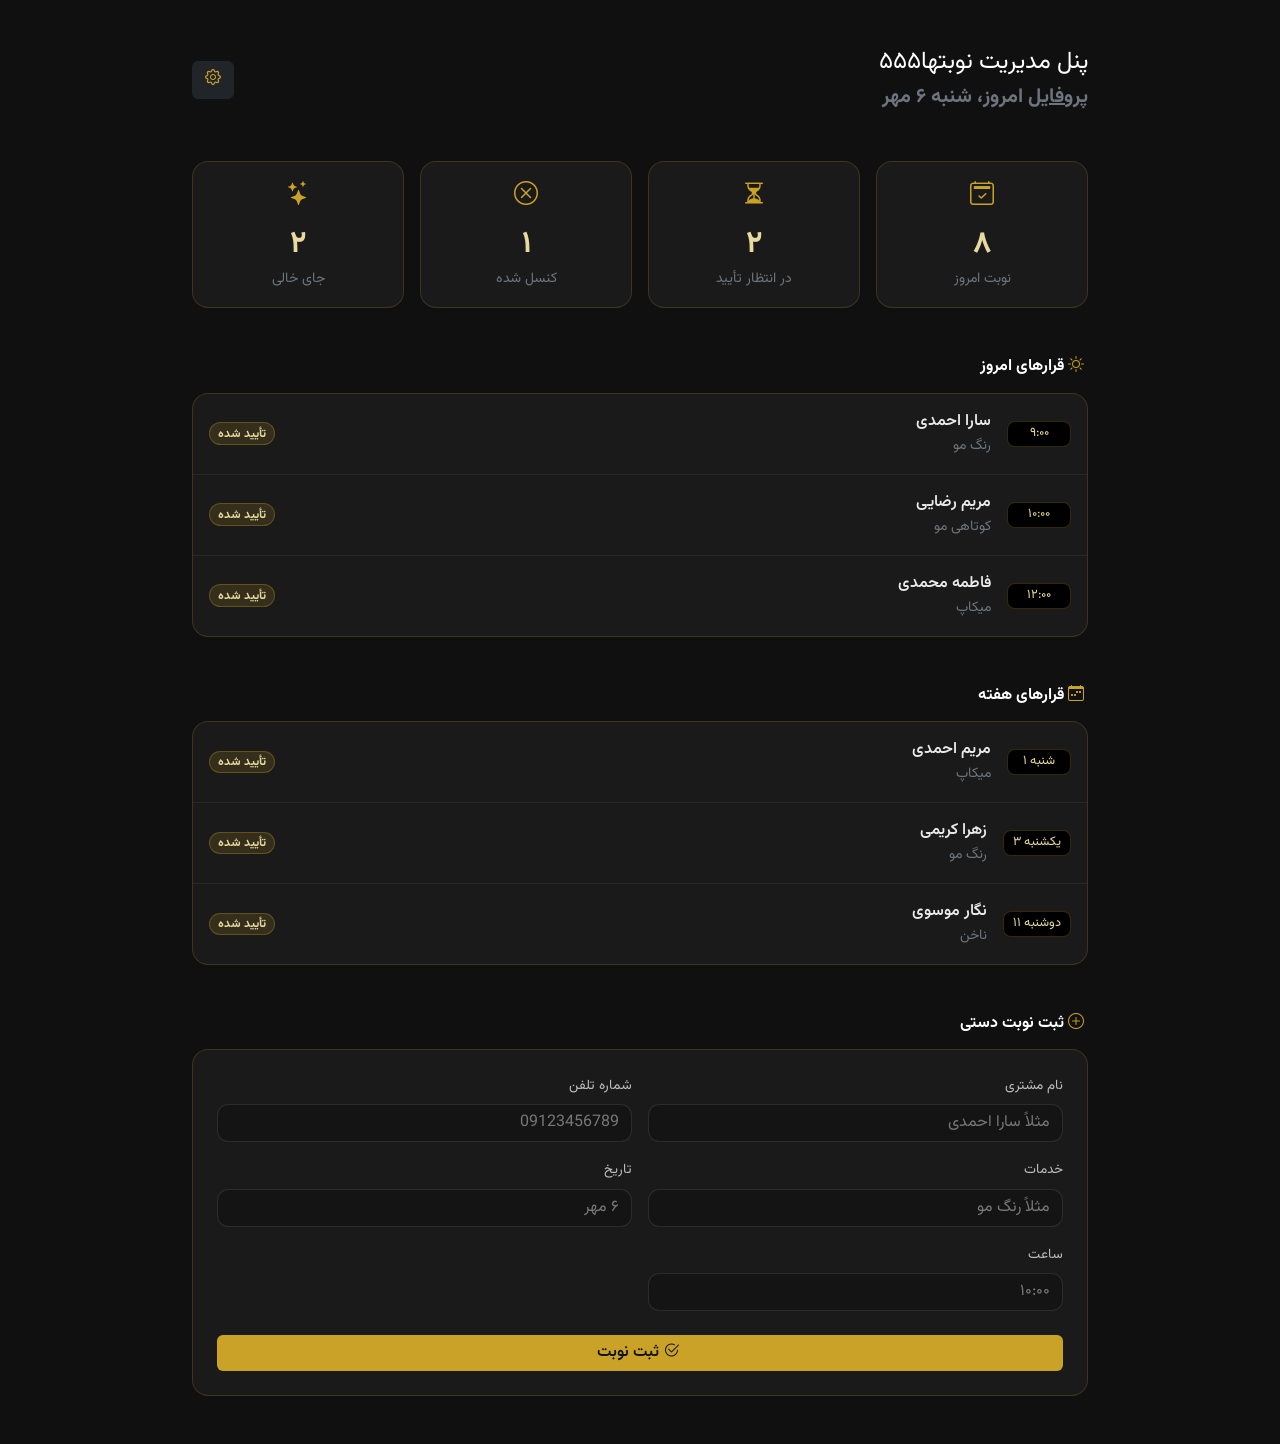
==== index.html @ 6900a641 "v10" ====
<!DOCTYPE html>
<html lang="fa" dir="rtl">
<head>
    <meta charset="UTF-8">
    <meta name="viewport" content="width=device-width, initial-scale=1">
    <title>پنل رزرو نوبت آرایشگاه</title>
    <!-- Favicon (آیکون کوچک در تب مرورگر) -->
    <link rel="icon" type="image/png" href="./assets/icons/icon-app1.png">
    <!-- ============================================
     تنظیمات PWA و موبایل

     ============================================ -->

    <!-- رنگ نوار وضعیت در Android Chrome -->
    <meta name="theme-color" content="#c9a227">

    <!-- توضیح اپ (برای موتورهای جستجو و دیالوگ نصب) -->
    <meta name="description" content="پنل مدیریت نوبت‌های سالن زیبایی">

    <!-- آیکون برای iOS (Safari) -->
    <link rel="apple-touch-icon" href="./assets/icons/icon-app1.png">

    <!-- تنظیمات اپ در iOS (Safari) -->
    <meta name="apple-mobile-web-app-capable" content="yes">
    <meta name="apple-mobile-web-app-status-bar-style" content="black-translucent">
    <meta name="apple-mobile-web-app-title" content="Salon Manager">

    <!-- تنظیمات اپ در Android (Chrome) -->
    <meta name="mobile-web-app-capable" content="yes">

    <!-- جلوگیری از تشخیص شماره تلفن به‌عنوان لینک (برای اپ‌های ایرانی مهم) -->
    <meta name="format-detection" content="telephone=no">

    <!-- ============================================ -->
    <link rel="manifest" href="./manifest.json">
    <link href="./assets/css/bootstrap.min.css" rel="stylesheet">
    <link href="./assets/icons/bootstrap-icons.min.css" rel="stylesheet">
    <link href="./assets/css/style.css" rel="stylesheet">
    <script>
        window.W2A_CONFIG = { accentColor: '#c9a227' };
    </script>
    <script src="assets/js/bridge.js"></script>
</head>
<body>
<div class="container py-4 py-md-5" style="max-width: 920px;">
    <div class="d-flex justify-content-between align-items-center mb-5">
        <div>
            <h1 class="h4 text-white">پنل مدیریت نوبتها۵۵۵</h1>
            <h2 class="h5 fw-bold mb-1 text-secondary "><a class="text-secondary" href="./profile.html">پروفایل</a> امروز، شنبه ۶ مهر</h2>
        </div>
        <div>
            <button type="button" id="installAppBtn" class="btn btn-dark" hidden>
                <i class="bi bi-download gold"></i> نصب برنامه
            </button>
            <a href="./settings.html"
               class="btn btn-dark"
               title="تنظیمات">
                <i class="bi bi-gear gold"></i>
            </a>
        </div>
    </div>

    <!-- ============================================ -->
    <!-- مودال جزئیات مشتری -->
    <!-- ============================================ -->
    <div class="modal fade" id="customerModal" tabindex="-1" aria-hidden="true">
        <div class="modal-dialog modal-dialog-centered">
            <div class="modal-content lux-card">

                <!-- هدر مودال: اسم مشتری + ساعت -->
                <div class="modal-header d-block border-0 pb-2">
                    <div class="d-flex justify-content-between align-items-center gap-3">
                        <h5 class="fw-bold text-white mb-0" id="modalName"></h5>
                        <span class="time-chip py-1" id="modalTime"></span>
                    </div>
                </div>

                <!-- بدنه: خدمات + شماره تماس -->
                <div class="modal-body pt-2">
                    <div class="p-3">
                        <h5 class="mb-1 gold mb-2">
                            خدمات:
                        </h5>
                        <div class="text-white" id="modalService"></div>
                    </div>
                    <hr class="gold">
                    <div class="p-3 ">
                        <h5 class="mb-1 gold mb-2">
                            شماره تماس:
                        </h5>
                        <div class="text-white" id="modalPhone"></div>
                    </div>
                </div>

                <!-- فوتر: دکمه‌ها -->
                <div class="modal-footer border-0 d-flex gap-2">
                    <button type="button" class="btn btn-gold py-2 flex-fill">
                        <i class="bi bi-check2-circle me-1"></i> تأیید نوبت
                    </button>
                    <button type="button" class="btn btn-danger py-2 flex-fill" data-bs-dismiss="modal">
                        <i class="bi bi-x-circle me-1"></i> لغو نوبت
                    </button>
                </div>

            </div>
        </div>
    </div>
    <!-- کارت‌های آماری -->
    <div class="row g-3 mb-5">
        <div class="col-6 col-md-3">
            <div class="lux-card text-center p-3 h-100">
                <i class="bi bi-calendar2-check gold fs-4"></i>
                <div class="stat-num mt-2">۸</div>
                <small class="text-secondary">نوبت امروز</small>
            </div>
        </div>
        <div class="col-6 col-md-3">
            <div class="lux-card text-center p-3 h-100">
                <i class="bi bi-hourglass-split gold fs-4"></i>
                <div class="stat-num mt-2">۲</div>
                <small class="text-secondary">در انتظار تأیید</small>
            </div>
        </div>
        <div class="col-6 col-md-3">
            <div class="lux-card text-center p-3 h-100">
                <i class="bi bi-x-circle gold fs-4"></i>
                <div class="stat-num mt-2">۱</div>
                <small class="text-secondary">کنسل شده</small>
            </div>
        </div>
        <div class="col-6 col-md-3">
            <div class="lux-card text-center p-3 h-100">
                <i class="bi bi-stars gold fs-4"></i>
                <div class="stat-num mt-2">۲</div>
                <small class="text-secondary">جای خالی</small>
            </div>
        </div>
    </div>

    <!-- قرارهای امروز -->
    <h6 class="fw-bold text-white mb-3">
        <i class="bi bi-sun gold me-1"></i> قرارهای امروز
    </h6>
    <div class="lux-card overflow-hidden mb-5">
        <!-- قرارهای امروز -->
        <ul class="list-group list-group-flush list-lux p-0">
            <li class="list-group-item d-flex align-items-center gap-3 py-3"
                role="button" data-bs-toggle="modal" data-bs-target="#customerModal"
                data-name="سارا احمدی" data-time="۹:۰۰" data-service="رنگ مو" data-phone="۰۹۱۲۱۲۳۴۵۶۷">
                <span class="time-chip">۹:۰۰</span>
                <div class="flex-grow-1">
                    <div class="fw-semibold">سارا احمدی</div>
                    <small class="text-secondary">رنگ مو</small>
                </div>
                <span class="badge badge-lux rounded-pill">تأیید شده</span>
            </li>

            <li class="list-group-item d-flex align-items-center gap-3 py-3"
                role="button" data-bs-toggle="modal" data-bs-target="#customerModal"
                data-name="مریم رضایی" data-time="۱۰:۰۰" data-service="کوتاهی مو" data-phone="۰۹۱۳۲۲۲۳۳۳۳">
                <span class="time-chip">۱۰:۰۰</span>
                <div class="flex-grow-1">
                    <div class="fw-semibold">مریم رضایی</div>
                    <small class="text-secondary">کوتاهی مو</small>
                </div>
                <span class="badge badge-lux rounded-pill">تأیید شده</span>
            </li>

            <li class="list-group-item d-flex align-items-center gap-3 py-3"
                role="button" data-bs-toggle="modal" data-bs-target="#customerModal"
                data-name="فاطمه محمدی" data-time="۱۲:۰۰" data-service="میکاپ" data-phone="۰۹۱۴۵۵۵۶۶۶۶">
                <span class="time-chip">۱۲:۰۰</span>
                <div class="flex-grow-1">
                    <div class="fw-semibold">فاطمه محمدی</div>
                    <small class="text-secondary">میکاپ</small>
                </div>
                <span class="badge badge-lux rounded-pill">تأیید شده</span>
            </li>
        </ul>
    </div>

    <!-- قرارهای هفته -->
    <h6 class="fw-bold text-white mb-3">
        <i class="bi bi-calendar-week gold me-1"></i> قرارهای هفته
    </h6>
    <div class="lux-card overflow-hidden mb-5">
        <!-- قرارهای هفته -->
        <ul class="list-group list-group-flush list-lux p-0">
            <li class="list-group-item d-flex align-items-center gap-3 py-3"
                role="button" data-bs-toggle="modal" data-bs-target="#customerModal"
                data-name="مریم احمدی" data-time="شنبه ۱" data-service="میکاپ" data-phone="۰۹۱۵۱۱۱۲۲۲۲">
                <span class="time-chip">شنبه ۱</span>
                <div class="flex-grow-1">
                    <div class="fw-semibold">مریم احمدی</div>
                    <small class="text-secondary">میکاپ</small>
                </div>
                <span class="badge badge-lux rounded-pill">تأیید شده</span>
            </li>

            <li class="list-group-item d-flex align-items-center gap-3 py-3"
                role="button" data-bs-toggle="modal" data-bs-target="#customerModal"
                data-name="زهرا کریمی" data-time="یکشنبه ۳" data-service="رنگ مو" data-phone="۰۹۱۶۳۳۳۴۴۴۴">
                <span class="time-chip">یکشنبه ۳</span>
                <div class="flex-grow-1">
                    <div class="fw-semibold">زهرا کریمی</div>
                    <small class="text-secondary">رنگ مو</small>
                </div>
                <span class="badge badge-lux rounded-pill">تأیید شده</span>
            </li>

            <li class="list-group-item d-flex align-items-center gap-3 py-3"
                role="button" data-bs-toggle="modal" data-bs-target="#customerModal"
                data-name="نگار موسوی" data-time="دوشنبه ۱۱" data-service="ناخن" data-phone="۰۹۱۷۷۷۷۸۸۸۸">
                <span class="time-chip">دوشنبه ۱۱</span>
                <div class="flex-grow-1">
                    <div class="fw-semibold">نگار موسوی</div>
                    <small class="text-secondary">ناخن</small>
                </div>
                <span class="badge badge-lux rounded-pill">تأیید شده</span>
            </li>
        </ul>
    </div>
    <h6 class="fw-bold text-white mb-3">
        <i class="bi bi-plus-circle gold me-1"></i> ثبت نوبت دستی
    </h6>
    <div class="lux-card p-4">
        <form>
            <div class="row g-3">
                <div class="col-12 col-md-6">
                    <label class="form-label">نام مشتری</label>
                    <input type="text" class="form-control" placeholder="مثلاً سارا احمدی">
                </div>
                <div class="col-12 col-md-6">
                    <label class="form-label">شماره تلفن</label>
                    <input type="text" class="form-control" placeholder="09123456789">
                </div>
                <div class="col-12 col-md-6">
                    <label class="form-label">خدمات</label>
                    <input type="text" class="form-control" placeholder="مثلاً رنگ مو">
                </div>
                <div class="col-6 col-md-6">
                    <label class="form-label">تاریخ</label>
                    <input type="text" class="form-control" placeholder="۶ مهر">
                </div>
                <div class="col-6 col-md-6">
                    <label class="form-label">ساعت</label>
                    <input type="text" class="form-control" placeholder="۱۰:۰۰">
                </div>
                <div class="col-12 mt-4">
                    <button type="submit" class="btn btn-gold w-100">
                        <i class="bi bi-check2-circle me-1"></i> ثبت نوبت
                    </button>
                </div>
            </div>
        </form>
    </div>
</div>

<script src="./assets/js/bootstrap.bundle.min.js"></script>

<script>
    /* ============================================
       1. مدیریت مودال مشتری (مستقل از Capacitor)
       ============================================ */
    const customerModal = document.getElementById('customerModal');
    if (customerModal) {
        customerModal.addEventListener('show.bs.modal', (event) => {
            const trigger = event.relatedTarget;
            if (!trigger) return;
            document.getElementById('modalName').textContent    = trigger.dataset.name;
            document.getElementById('modalTime').textContent    = trigger.dataset.time;
            document.getElementById('modalService').textContent = trigger.dataset.service;
            document.getElementById('modalPhone').textContent   = trigger.dataset.phone;
        });
    }

    /* ============================================
       2. مدیریت نصب PWA (فقط برای مرورگر)
       ============================================ */
    let deferredInstallPrompt = null;
    const installButton = document.getElementById("installAppBtn");

    if (installButton) {
        window.addEventListener("beforeinstallprompt", (event) => {
            event.preventDefault();
            deferredInstallPrompt = event;
            installButton.hidden = false;
        });

        installButton.addEventListener("click", async () => {
            if (!deferredInstallPrompt) return;
            deferredInstallPrompt.prompt();
            await deferredInstallPrompt.userChoice;
            deferredInstallPrompt = null;
            installButton.hidden = true;
        });

        window.addEventListener("appinstalled", () => {
            installButton.hidden = true;
            deferredInstallPrompt = null;
        });
    }

</script>
</body>
</html>
---- assets/css/style.css ----
@font-face {
    font-family: "Vazirmatn";
    src: url("../fonts/webfonts/Vazirmatn-Regular.woff2") format("woff2");
    font-weight: 400;
    font-display: swap;
}
@font-face {
    font-family: "Vazirmatn";
    src: url("../fonts/webfonts/Vazirmatn-SemiBold.woff2") format("woff2");
    font-weight: 600;
    font-display: swap;
}

@font-face {
    font-family: "Vazirmatn";
    src: url("../fonts/webfonts/Vazirmatn-Bold.woff2") format("woff2");
    font-weight: 700;
    font-display: swap;
}

@font-face {
    font-family: "Vazirmatn";
    src: url("../fonts/webfonts/Vazirmatn-ExtraBold.woff2") format("woff2");
    font-weight: 800;
    font-display: swap;
}

* {
    font-family: "Vazirmatn", sans-serif;

}

/* ===== پایه ===== */
body{
    font-family:'Vazirmatn',sans-serif;
    /*background:#111;*/
    background: #101011;
    color:#eaeaea;
    min-height:100vh;
}

/* ===== کارت‌ها ===== */
.lux-card{
    background:#1a1a1a;
    border:1px solid rgba(201,162,39,.2);
    border-radius:1rem;
}

/* ===== رنگ‌ها ===== */
.gold{color:#c9a227}

/* ===== فرم‌ها ===== */
.form-control,
.form-select{
    background:#141414;
    border:1px solid rgba(255,255,255,.1);
    color:#eee;
    border-radius:.7rem;
}
.form-control::placeholder{color:#777}
.form-control:focus,
.form-select:focus{
    background:#141414;
    color:#fff;
    border-color:#c9a227;
    box-shadow:none;
}
.form-label{color:#bdbdbd;font-size:.85rem}

/* ===== دکمه‌ها ===== */
.btn-gold{
    background:#c9a227;
    color:#111;
    font-weight:600;
    border:0;
}
.btn-gold:hover{
    background:#e8d9a0;
    color:#000;
}

/* ===== عناصر خاص index ===== */
.stat-num{
    font-weight:700;
    font-size:1.9rem;
    color:#e8d9a0;
}
.list-lux .list-group-item{
    background:transparent;
    border-color:rgba(255,255,255,.06);
    color:#eaeaea;
}
.badge-lux{
    background:rgba(201,162,39,.15);
    color:#e8d9a0;
    border:1px solid rgba(201,162,39,.3);
}
.time-chip{
    background:#000;
    border:1px solid rgba(201,162,39,.25);
    color:#e8d9a0;
    border-radius:.5rem;
    padding:.15rem .55rem;
    font-size:.8rem;
    min-width:64px;
    display:inline-block;
    text-align:center;
}

/* ===== عناصر خاص تنظیمات ===== */
.day-name{
    color:#e8d9a0;
    font-weight:600;
}
.form-switch .form-check-input{
    background-color:#333;
    border-color:rgba(255,255,255,.2);
    cursor:pointer;
}
.form-switch .form-check-input:checked{
    background-color:#c9a227;
    border-color:#c9a227;
}
.form-switch .form-check-input:focus{box-shadow:none}



/* دکمه‌های انتخاب خدمات (خطی -> پر) */
.btn-outline-gold {
    background: transparent;
    border: 1px solid rgba(201,162,39,.5);
    color: #e8d9a0;
    border-radius: .7rem;
    transition: all .2s ease-in-out;
}

.btn-outline-gold:hover {
    background: rgba(201,162,39,.1);
    border-color: #c9a227;
    color: #fff;
}

/* وقتی تیک می‌خوره (با کلاس btn-check بوت‌استرپ) */
.btn-check:checked + .btn-outline-gold {
    background: #c9a227 !important;
    border-color: #c9a227 !important;
    color: #111 !important; /* متن مشکی میشه که روی طلایی خوب دیده بشه */
}

.btn-check:checked + .btn-outline-gold small {
    color: #111 !important; /* زمان هم مشکی بشه */
}

/* برای اینکه وقتی انتخاب شده، هاور هم درست کار کنه */
/*.btn-check:checked + .btn-outline-gold:hover {*/
/*    background: #e8d9a0 !important;*/
/*    border-color: #e8d9a0 !important;*/
/*}*/
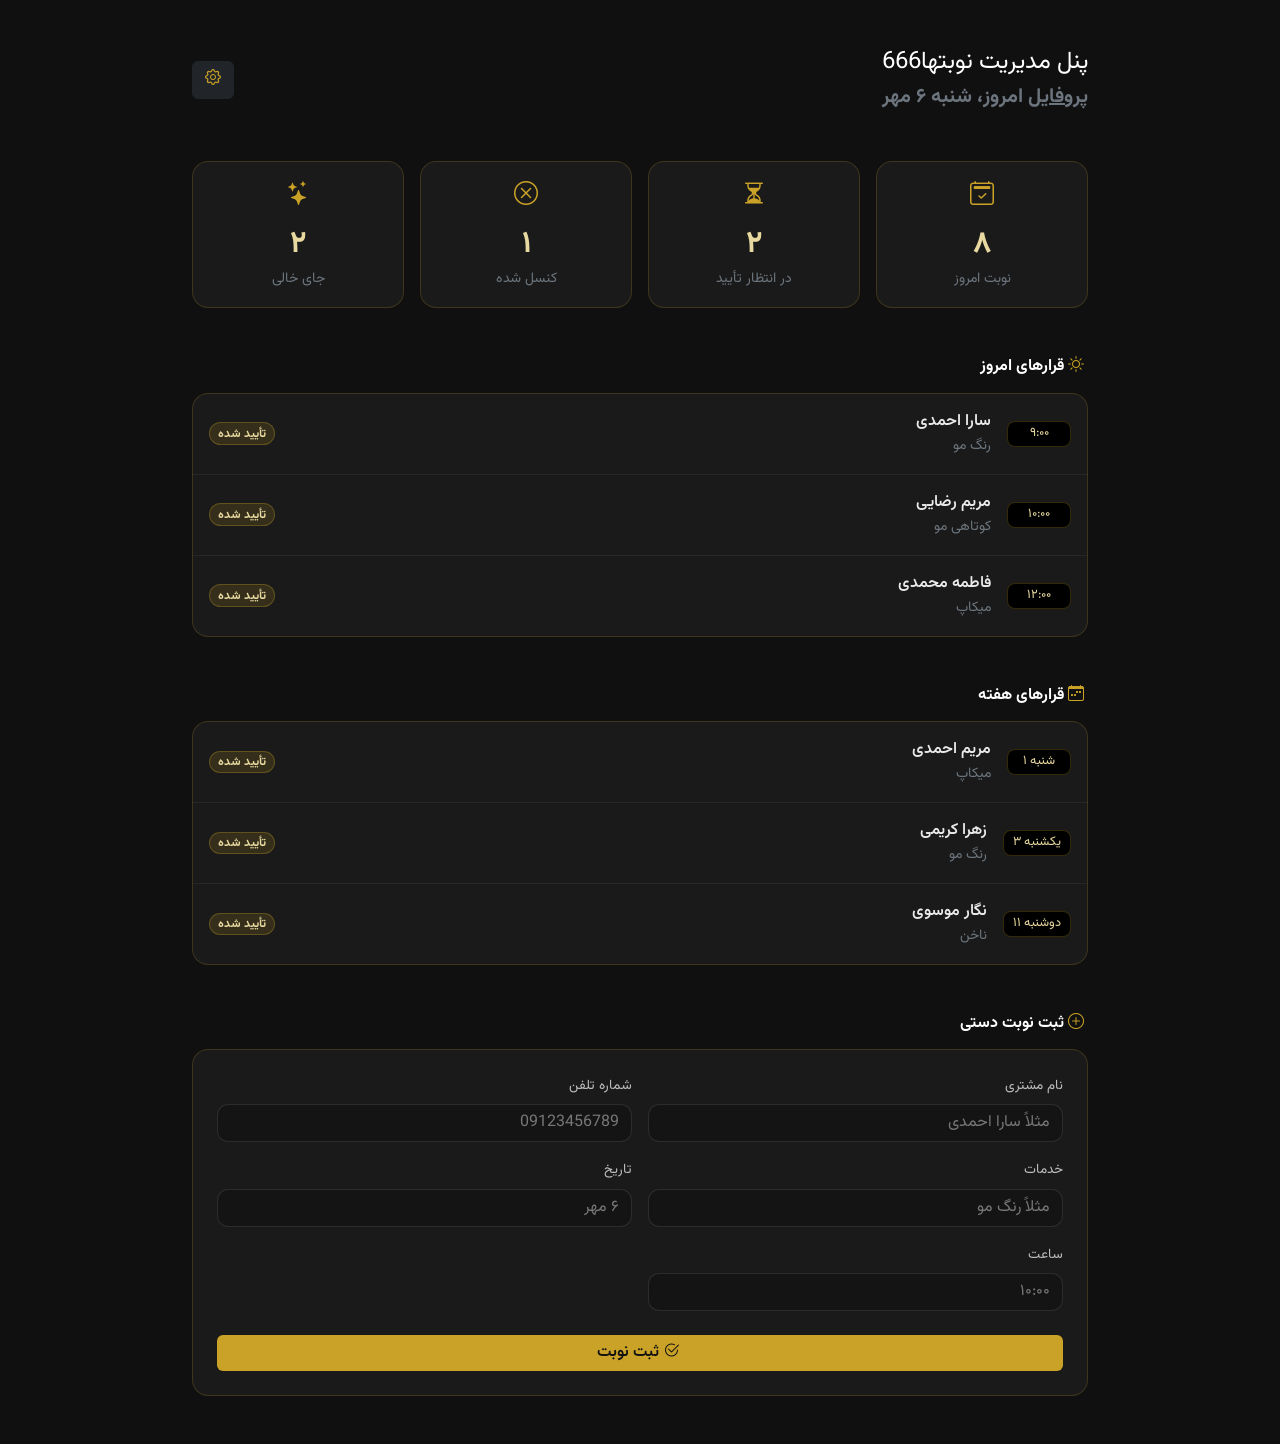
==== commit 1f1b83ad: "Update index.html" ====
--- a/index.html
+++ b/index.html
@@ -45,7 +45,7 @@
 <div class="container py-4 py-md-5" style="max-width: 920px;">
     <div class="d-flex justify-content-between align-items-center mb-5">
         <div>
-            <h1 class="h4 text-white">پنل مدیریت نوبتها۵۵۵</h1>
+            <h1 class="h4 text-white">پنل مدیریت نوبتها666</h1>
             <h2 class="h5 fw-bold mb-1 text-secondary "><a class="text-secondary" href="./profile.html">پروفایل</a> امروز، شنبه ۶ مهر</h2>
         </div>
         <div>
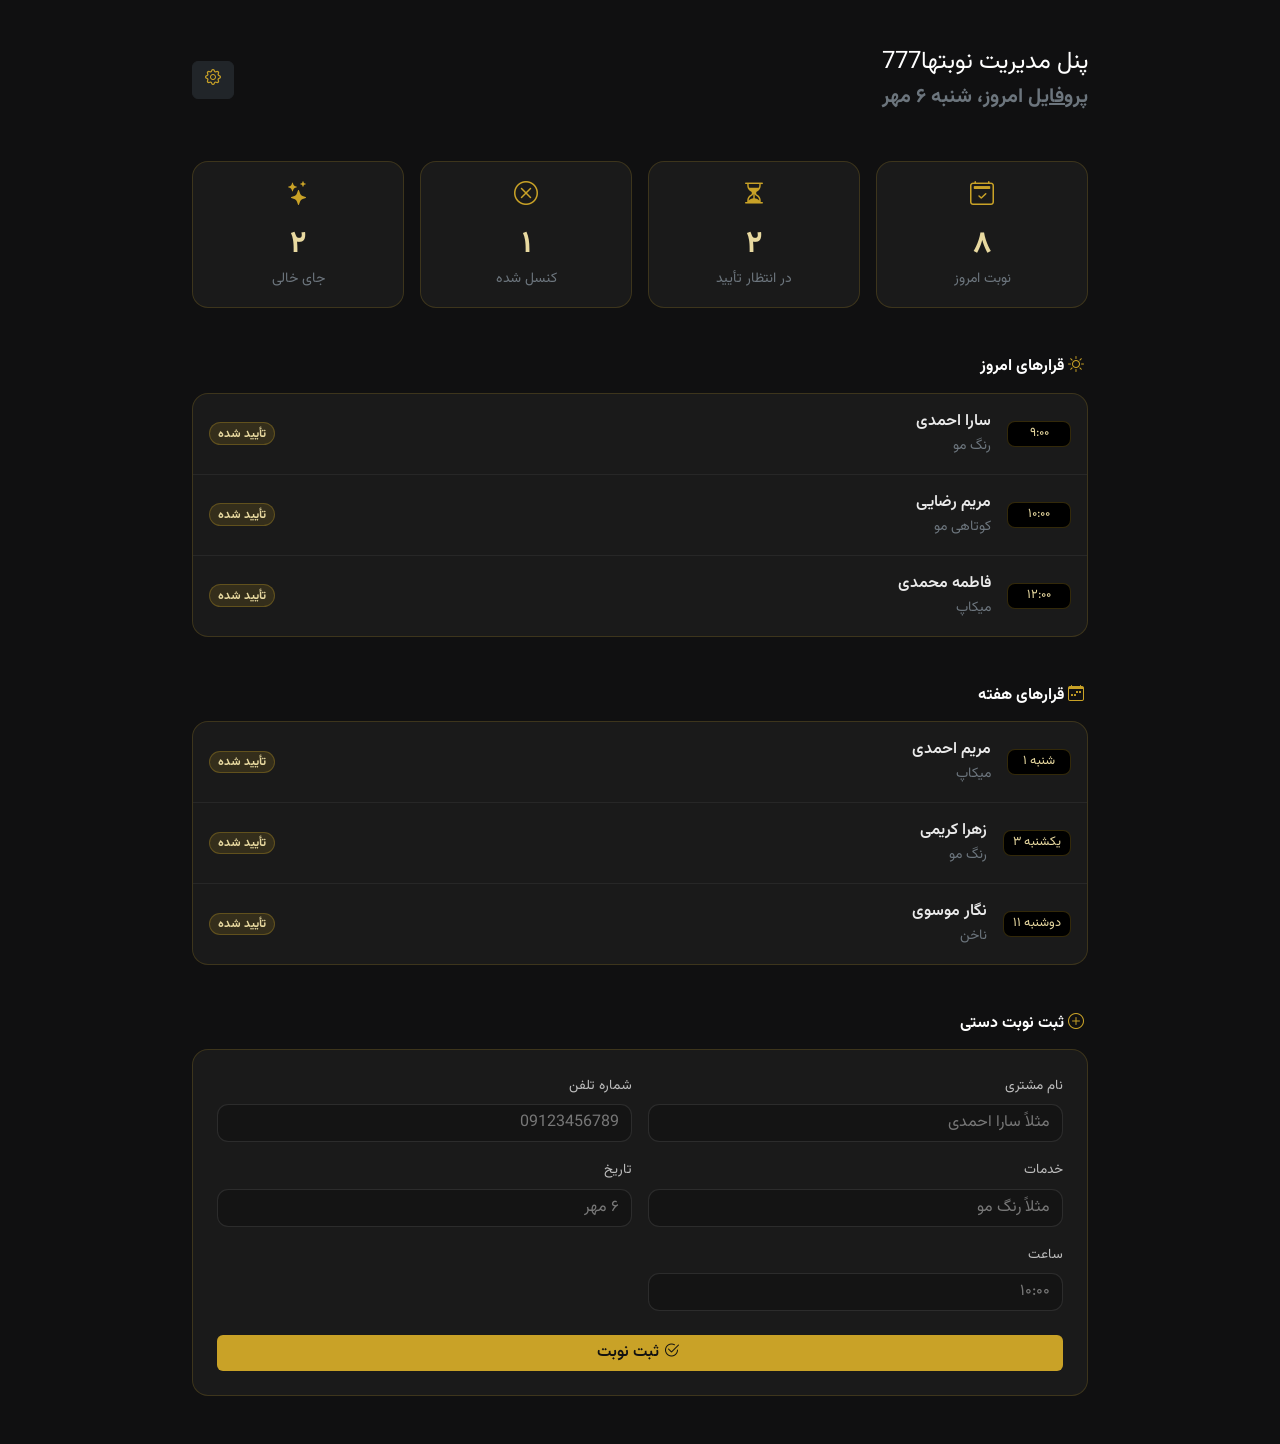
==== commit 27eb8dc0: "t1" ====
--- a/index.html
+++ b/index.html
@@ -45,7 +45,7 @@
 <div class="container py-4 py-md-5" style="max-width: 920px;">
     <div class="d-flex justify-content-between align-items-center mb-5">
         <div>
-            <h1 class="h4 text-white">پنل مدیریت نوبتها666</h1>
+            <h1 class="h4 text-white">پنل مدیریت نوبتها777</h1>
             <h2 class="h5 fw-bold mb-1 text-secondary "><a class="text-secondary" href="./profile.html">پروفایل</a> امروز، شنبه ۶ مهر</h2>
         </div>
         <div>
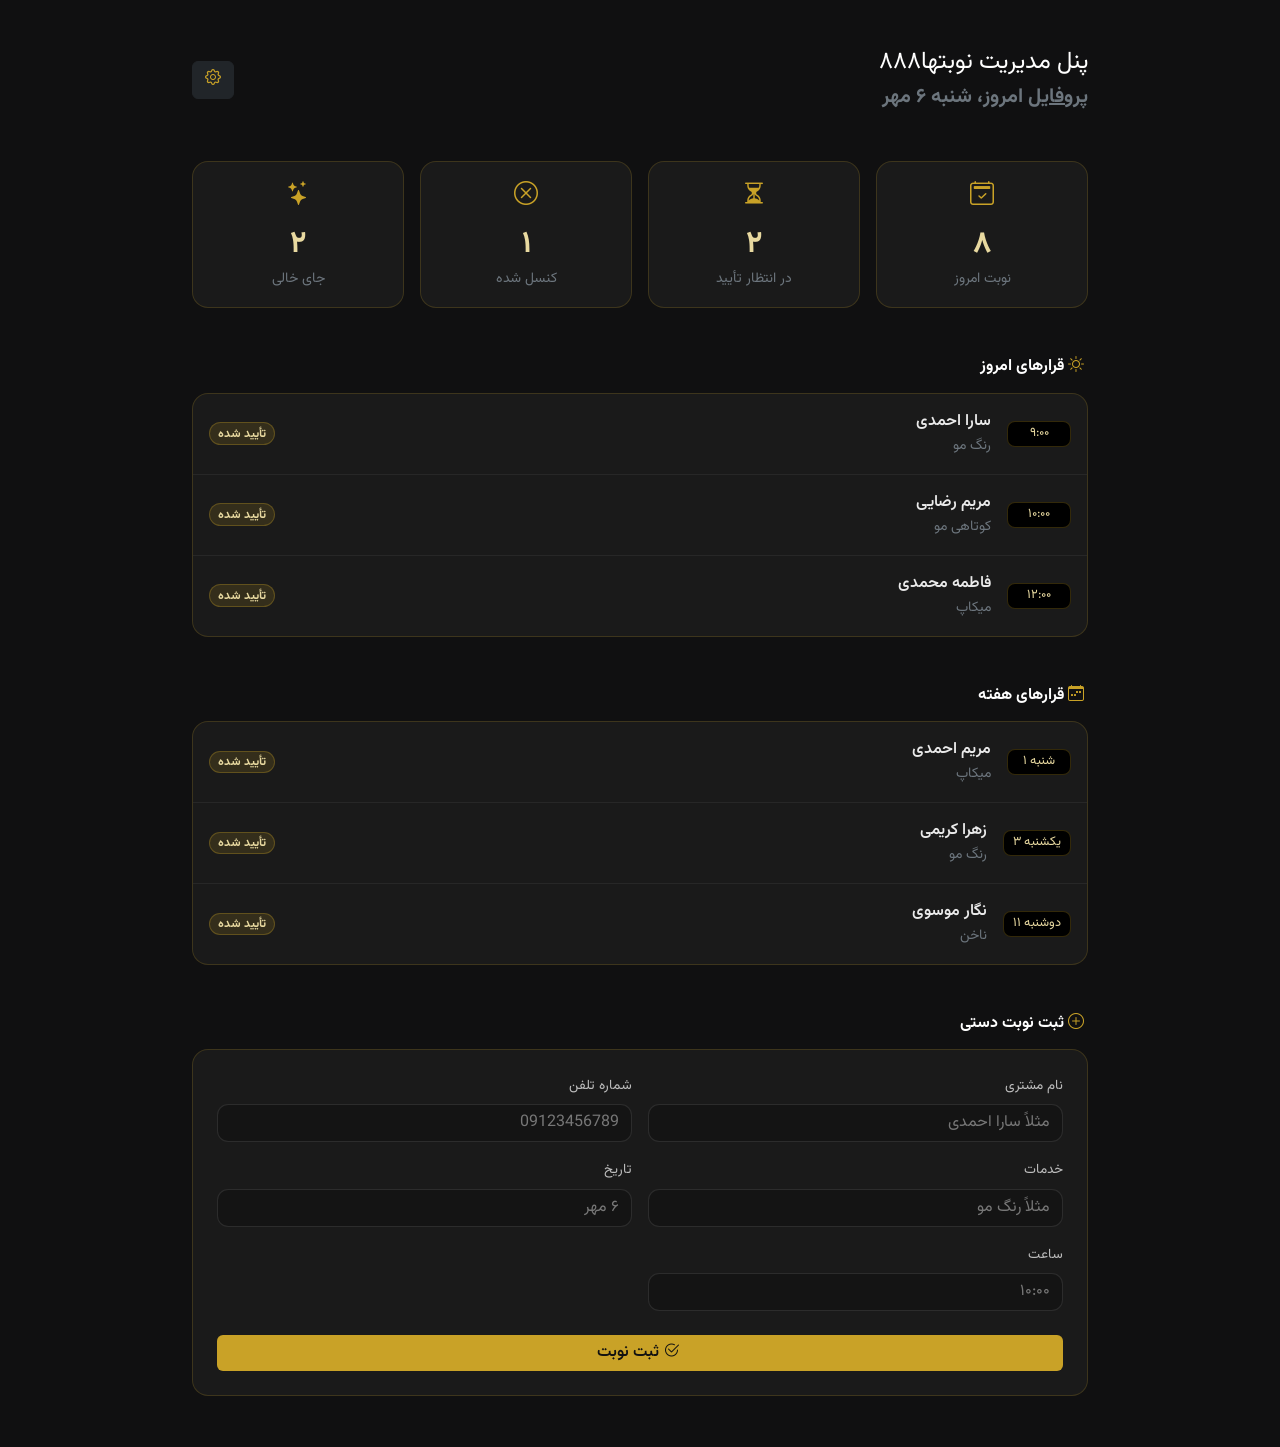
==== commit bb4a25a2: "v11" ====
--- a/index.html
+++ b/index.html
@@ -45,7 +45,7 @@
 <div class="container py-4 py-md-5" style="max-width: 920px;">
     <div class="d-flex justify-content-between align-items-center mb-5">
         <div>
-            <h1 class="h4 text-white">پنل مدیریت نوبتها777</h1>
+            <h1 class="h4 text-white">پنل مدیریت نوبتها۸۸۸</h1>
             <h2 class="h5 fw-bold mb-1 text-secondary "><a class="text-secondary" href="./profile.html">پروفایل</a> امروز، شنبه ۶ مهر</h2>
         </div>
         <div>
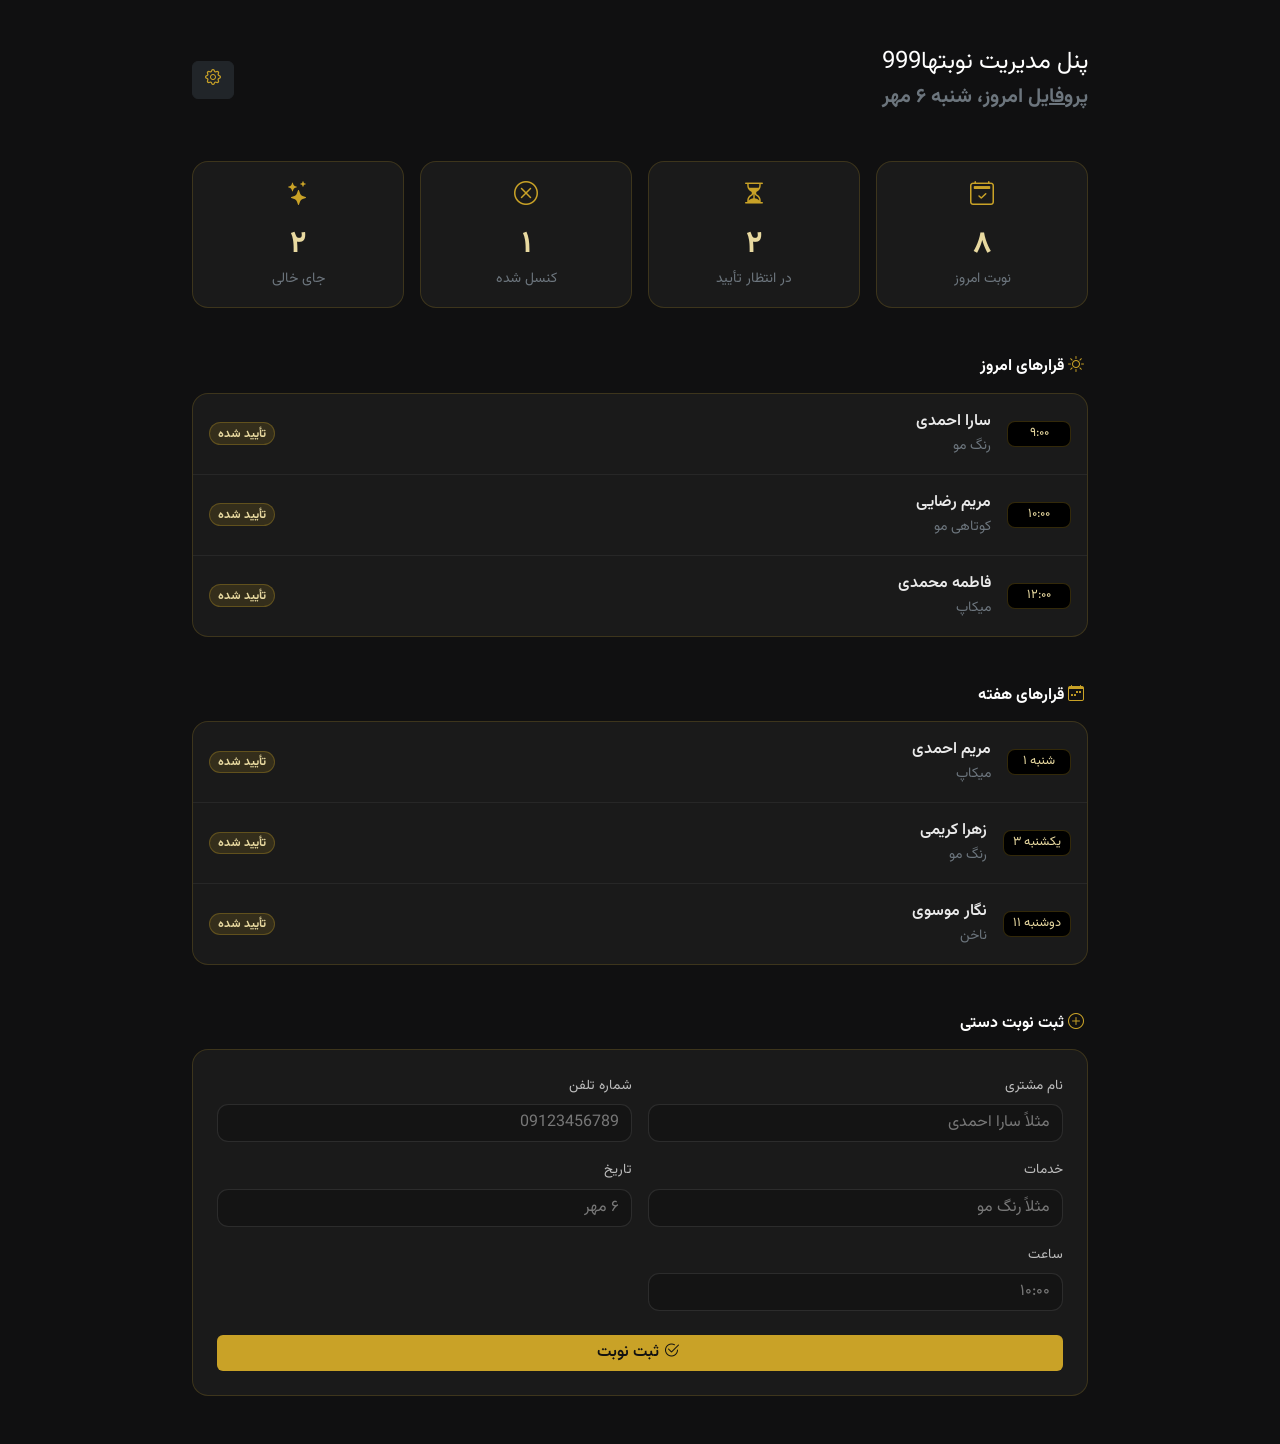
==== commit e915fc38: "t2" ====
--- a/index.html
+++ b/index.html
@@ -45,7 +45,7 @@
 <div class="container py-4 py-md-5" style="max-width: 920px;">
     <div class="d-flex justify-content-between align-items-center mb-5">
         <div>
-            <h1 class="h4 text-white">پنل مدیریت نوبتها۸۸۸</h1>
+            <h1 class="h4 text-white">پنل مدیریت نوبتها999</h1>
             <h2 class="h5 fw-bold mb-1 text-secondary "><a class="text-secondary" href="./profile.html">پروفایل</a> امروز، شنبه ۶ مهر</h2>
         </div>
         <div>
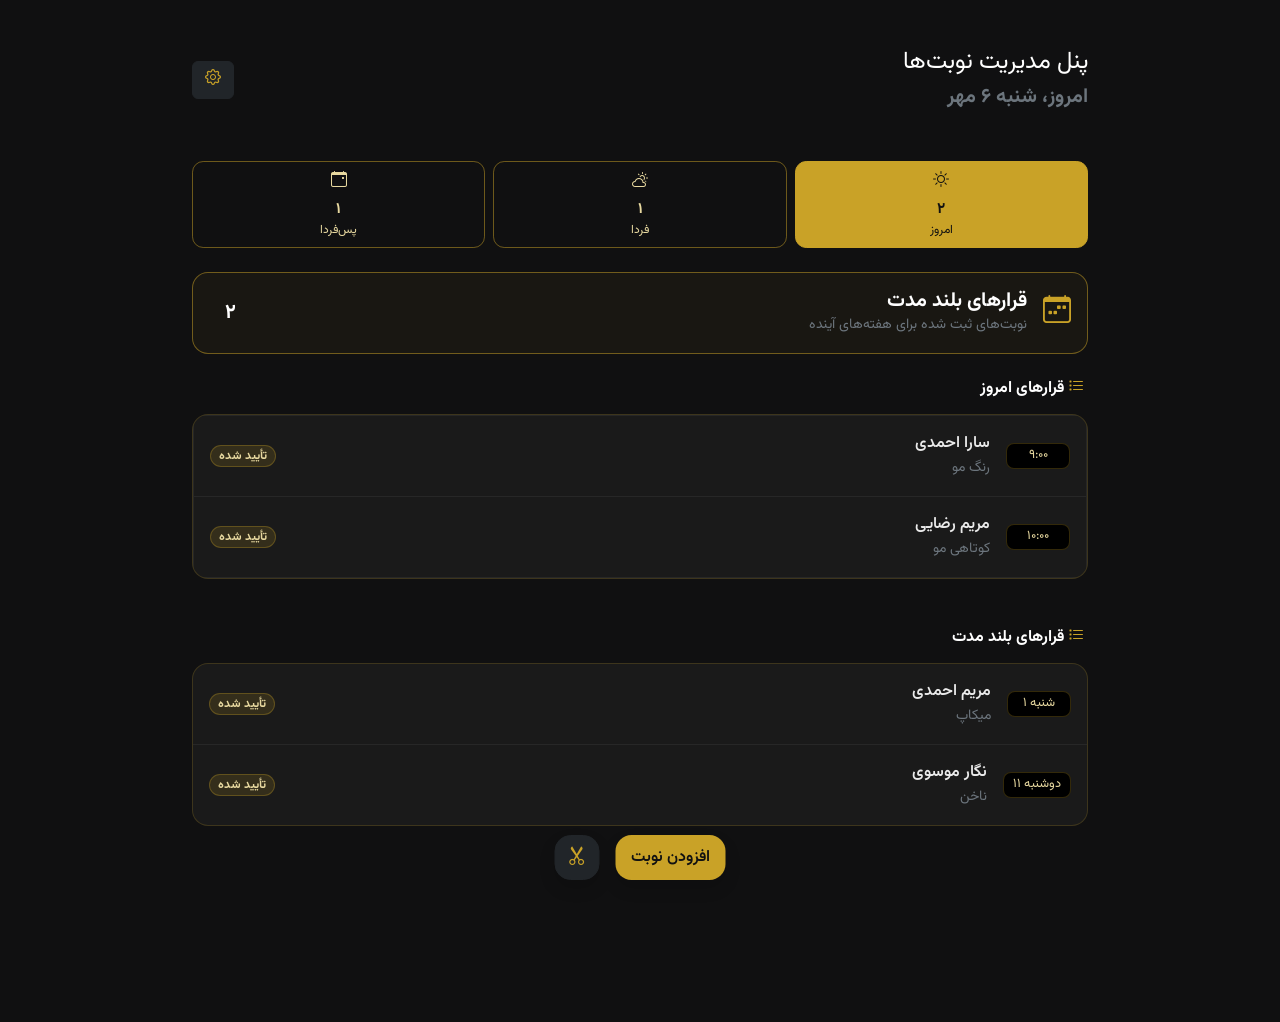
==== commit 1b0b3fbe: "vv1" ====
--- a/index.html
+++ b/index.html
@@ -42,149 +42,143 @@
     <script src="assets/js/bridge.js"></script>
 </head>
 <body>
-<div class="container py-4 py-md-5" style="max-width: 920px;">
+<div class="container py-4 py-md-5" style="max-width: 920px; margin-bottom: 100px;"> <!-- فاصله بیشتر برای دکمه‌های شناور -->
+
+    <!-- هدر -->
     <div class="d-flex justify-content-between align-items-center mb-5">
         <div>
-            <h1 class="h4 text-white">پنل مدیریت نوبتها999</h1>
-            <h2 class="h5 fw-bold mb-1 text-secondary "><a class="text-secondary" href="./profile.html">پروفایل</a> امروز، شنبه ۶ مهر</h2>
+            <h1 class="h4 text-white">پنل مدیریت نوبت‌ها</h1>
+            <h2 class="h5 fw-bold mb-1 text-secondary">
+                امروز، شنبه ۶ مهر
+            </h2>
         </div>
         <div>
             <button type="button" id="installAppBtn" class="btn btn-dark" hidden>
                 <i class="bi bi-download gold"></i> نصب برنامه
             </button>
-            <a href="./settings.html"
-               class="btn btn-dark"
-               title="تنظیمات">
+            <a href="./settings.html" class="btn btn-dark" title="تنظیمات">
                 <i class="bi bi-gear gold"></i>
             </a>
         </div>
     </div>
 
     <!-- ============================================ -->
-    <!-- مودال جزئیات مشتری -->
-    <!-- ============================================ -->
-    <div class="modal fade" id="customerModal" tabindex="-1" aria-hidden="true">
-        <div class="modal-dialog modal-dialog-centered">
-            <div class="modal-content lux-card">
-
-                <!-- هدر مودال: اسم مشتری + ساعت -->
-                <div class="modal-header d-block border-0 pb-2">
-                    <div class="d-flex justify-content-between align-items-center gap-3">
-                        <h5 class="fw-bold text-white mb-0" id="modalName"></h5>
-                        <span class="time-chip py-1" id="modalTime"></span>
-                    </div>
-                </div>
-
-                <!-- بدنه: خدمات + شماره تماس -->
-                <div class="modal-body pt-2">
-                    <div class="p-3">
-                        <h5 class="mb-1 gold mb-2">
-                            خدمات:
-                        </h5>
-                        <div class="text-white" id="modalService"></div>
-                    </div>
-                    <hr class="gold">
-                    <div class="p-3 ">
-                        <h5 class="mb-1 gold mb-2">
-                            شماره تماس:
-                        </h5>
-                        <div class="text-white" id="modalPhone"></div>
-                    </div>
-                </div>
-
-                <!-- فوتر: دکمه‌ها -->
-                <div class="modal-footer border-0 d-flex gap-2">
-                    <button type="button" class="btn btn-gold py-2 flex-fill">
-                        <i class="bi bi-check2-circle me-1"></i> تأیید نوبت
-                    </button>
-                    <button type="button" class="btn btn-danger py-2 flex-fill" data-bs-dismiss="modal">
-                        <i class="bi bi-x-circle me-1"></i> لغو نوبت
-                    </button>
-                </div>
-
-            </div>
-        </div>
-    </div>
-    <!-- کارت‌های آماری -->
-    <div class="row g-3 mb-5">
-        <div class="col-6 col-md-3">
-            <div class="lux-card text-center p-3 h-100">
-                <i class="bi bi-calendar2-check gold fs-4"></i>
-                <div class="stat-num mt-2">۸</div>
-                <small class="text-secondary">نوبت امروز</small>
-            </div>
-        </div>
-        <div class="col-6 col-md-3">
-            <div class="lux-card text-center p-3 h-100">
-                <i class="bi bi-hourglass-split gold fs-4"></i>
-                <div class="stat-num mt-2">۲</div>
-                <small class="text-secondary">در انتظار تأیید</small>
-            </div>
-        </div>
-        <div class="col-6 col-md-3">
-            <div class="lux-card text-center p-3 h-100">
-                <i class="bi bi-x-circle gold fs-4"></i>
-                <div class="stat-num mt-2">۱</div>
-                <small class="text-secondary">کنسل شده</small>
-            </div>
-        </div>
-        <div class="col-6 col-md-3">
-            <div class="lux-card text-center p-3 h-100">
-                <i class="bi bi-stars gold fs-4"></i>
-                <div class="stat-num mt-2">۲</div>
-                <small class="text-secondary">جای خالی</small>
-            </div>
-        </div>
-    </div>
-
-    <!-- قرارهای امروز -->
-    <h6 class="fw-bold text-white mb-3">
-        <i class="bi bi-sun gold me-1"></i> قرارهای امروز
+    <!-- ۱) دکمه‌های فیلتر (تب‌ها) و کارت بلند مدت -->
+    <!-- ============================================ -->
+    <div class="row g-2 mb-4">
+        <div class="col-4">
+            <input type="radio" class="btn-check" name="dayFilter" id="filterToday" checked>
+            <label class="btn btn-outline-gold w-100 py-2 px-1 text-center h-100 d-flex flex-column align-items-center justify-content-center" for="filterToday">
+                <i class="bi bi-sun fs-6 mb-1"></i>
+                <span class="fw-bold" style="font-size: 0.95rem;">۲</span>
+                <span class="text-nowrap" style="font-size: 0.75rem;">امروز</span>
+            </label>
+        </div>
+        <div class="col-4">
+            <input type="radio" class="btn-check" name="dayFilter" id="filterTomorrow">
+            <label class="btn btn-outline-gold w-100 py-2 px-1 text-center h-100 d-flex flex-column align-items-center justify-content-center" for="filterTomorrow">
+                <i class="bi bi-cloud-sun fs-6 mb-1"></i>
+                <span class="fw-bold" style="font-size: 0.95rem;">۱</span>
+                <span class="text-nowrap" style="font-size: 0.75rem;">فردا</span>
+            </label>
+        </div>
+        <div class="col-4">
+            <input type="radio" class="btn-check" name="dayFilter" id="filterDayAfter">
+            <label class="btn btn-outline-gold w-100 py-2 px-1 text-center h-100 d-flex flex-column align-items-center justify-content-center" for="filterDayAfter">
+                <i class="bi bi-calendar-event fs-6 mb-1"></i>
+                <span class="fw-bold" style="font-size: 0.95rem;">۱</span>
+                <span class="text-nowrap" style="font-size: 0.75rem;">پس‌فردا</span>
+            </label>
+        </div>
+    </div>
+
+    <!-- کارت بلند مدت (بزرگ‌تر، ثابت و غیرقابل کلیک) -->
+    <div class="lux-card p-3 mb-4 d-flex align-items-center justify-content-between" style="border-color: rgba(201,162,39,.5); background: rgba(201,162,39,.05);">
+        <div class="d-flex align-items-center gap-3">
+            <i class="bi bi-calendar-week gold fs-3"></i>
+            <div>
+                <h5 class="fw-bold text-white mb-0">قرارهای بلند مدت</h5>
+                <small class="text-secondary">نوبت‌های ثبت شده برای هفته‌های آینده</small>
+            </div>
+        </div>
+        <span class="badge bg-gold fs-5 rounded-pill px-3 py-2">۲</span>
+    </div>
+
+    <!-- ============================================ -->
+    <!-- ۲) عنوان لیست (داینامیک) -->
+    <!-- ============================================ -->
+    <h6 class="fw-bold text-white mb-3" id="list-title">
+        <i class="bi bi-list-task gold me-1"></i> قرارهای امروز
+    </h6>
+
+    <!-- ============================================ -->
+    <!-- ۳) لیست قرارهای کوتاه مدت (تب‌ها) -->
+    <!-- ============================================ -->
+    <div class="lux-card overflow-hidden mb-4">
+        <ul class="list-group list-group-flush list-lux p-0">
+
+            <!-- امروز -->
+            <div id="list-today" class="filter-list">
+                <li class="list-group-item d-flex align-items-center gap-3 py-3"
+                    role="button" data-bs-toggle="modal" data-bs-target="#customerModal"
+                    data-name="سارا احمدی" data-time="۹:۰۰" data-service="رنگ مو" data-phone="۰۹۱۲۱۲۳۴۵۶۷">
+                    <span class="time-chip">۹:۰۰</span>
+                    <div class="flex-grow-1">
+                        <div class="fw-semibold">سارا احمدی</div>
+                        <small class="text-secondary">رنگ مو</small>
+                    </div>
+                    <span class="badge badge-lux rounded-pill">تأیید شده</span>
+                </li>
+                <li class="list-group-item d-flex align-items-center gap-3 py-3"
+                    role="button" data-bs-toggle="modal" data-bs-target="#customerModal"
+                    data-name="مریم رضایی" data-time="۱۰:۰۰" data-service="کوتاهی مو" data-phone="۰۹۱۳۲۲۲۳۳۳۳">
+                    <span class="time-chip">۱۰:۰۰</span>
+                    <div class="flex-grow-1">
+                        <div class="fw-semibold">مریم رضایی</div>
+                        <small class="text-secondary">کوتاهی مو</small>
+                    </div>
+                    <span class="badge badge-lux rounded-pill">تأیید شده</span>
+                </li>
+            </div>
+
+            <!-- فردا -->
+            <div id="list-tomorrow" class="filter-list d-none">
+                <li class="list-group-item d-flex align-items-center gap-3 py-3"
+                    role="button" data-bs-toggle="modal" data-bs-target="#customerModal"
+                    data-name="فاطمه محمدی" data-time="۱۲:۰۰" data-service="میکاپ" data-phone="۰۹۱۴۵۵۵۶۶۶۶">
+                    <span class="time-chip">۱۲:۰۰</span>
+                    <div class="flex-grow-1">
+                        <div class="fw-semibold">فاطمه محمدی</div>
+                        <small class="text-secondary">میکاپ</small>
+                    </div>
+                    <span class="badge badge-lux rounded-pill">تأیید شده</span>
+                </li>
+            </div>
+
+            <!-- پس‌فردا -->
+            <div id="list-day-after" class="filter-list d-none">
+                <li class="list-group-item d-flex align-items-center gap-3 py-3"
+                    role="button" data-bs-toggle="modal" data-bs-target="#customerModal"
+                    data-name="زهرا کریمی" data-time="۱۴:۰۰" data-service="رنگ مو" data-phone="۰۹۱۶۳۳۳۴۴۴۴">
+                    <span class="time-chip">۱۴:۰۰</span>
+                    <div class="flex-grow-1">
+                        <div class="fw-semibold">زهرا کریمی</div>
+                        <small class="text-secondary">رنگ مو</small>
+                    </div>
+                    <span class="badge badge-lux rounded-pill">تأیید شده</span>
+                </li>
+            </div>
+
+        </ul>
+    </div>
+
+    <!-- ============================================ -->
+    <!-- ۴) لیست قرارهای بلند مدت (ثابت زیر لیست اصلی) -->
+    <!-- ============================================ -->
+    <h6 class="fw-bold text-white mt-5 mb-3" >
+        <i class="bi bi-list-task gold me-1"></i>  قرارهای بلند مدت
     </h6>
     <div class="lux-card overflow-hidden mb-5">
-        <!-- قرارهای امروز -->
-        <ul class="list-group list-group-flush list-lux p-0">
-            <li class="list-group-item d-flex align-items-center gap-3 py-3"
-                role="button" data-bs-toggle="modal" data-bs-target="#customerModal"
-                data-name="سارا احمدی" data-time="۹:۰۰" data-service="رنگ مو" data-phone="۰۹۱۲۱۲۳۴۵۶۷">
-                <span class="time-chip">۹:۰۰</span>
-                <div class="flex-grow-1">
-                    <div class="fw-semibold">سارا احمدی</div>
-                    <small class="text-secondary">رنگ مو</small>
-                </div>
-                <span class="badge badge-lux rounded-pill">تأیید شده</span>
-            </li>
-
-            <li class="list-group-item d-flex align-items-center gap-3 py-3"
-                role="button" data-bs-toggle="modal" data-bs-target="#customerModal"
-                data-name="مریم رضایی" data-time="۱۰:۰۰" data-service="کوتاهی مو" data-phone="۰۹۱۳۲۲۲۳۳۳۳">
-                <span class="time-chip">۱۰:۰۰</span>
-                <div class="flex-grow-1">
-                    <div class="fw-semibold">مریم رضایی</div>
-                    <small class="text-secondary">کوتاهی مو</small>
-                </div>
-                <span class="badge badge-lux rounded-pill">تأیید شده</span>
-            </li>
-
-            <li class="list-group-item d-flex align-items-center gap-3 py-3"
-                role="button" data-bs-toggle="modal" data-bs-target="#customerModal"
-                data-name="فاطمه محمدی" data-time="۱۲:۰۰" data-service="میکاپ" data-phone="۰۹۱۴۵۵۵۶۶۶۶">
-                <span class="time-chip">۱۲:۰۰</span>
-                <div class="flex-grow-1">
-                    <div class="fw-semibold">فاطمه محمدی</div>
-                    <small class="text-secondary">میکاپ</small>
-                </div>
-                <span class="badge badge-lux rounded-pill">تأیید شده</span>
-            </li>
-        </ul>
-    </div>
-
-    <!-- قرارهای هفته -->
-    <h6 class="fw-bold text-white mb-3">
-        <i class="bi bi-calendar-week gold me-1"></i> قرارهای هفته
-    </h6>
-    <div class="lux-card overflow-hidden mb-5">
-        <!-- قرارهای هفته -->
         <ul class="list-group list-group-flush list-lux p-0">
             <li class="list-group-item d-flex align-items-center gap-3 py-3"
                 role="button" data-bs-toggle="modal" data-bs-target="#customerModal"
@@ -196,18 +190,6 @@
                 </div>
                 <span class="badge badge-lux rounded-pill">تأیید شده</span>
             </li>
-
-            <li class="list-group-item d-flex align-items-center gap-3 py-3"
-                role="button" data-bs-toggle="modal" data-bs-target="#customerModal"
-                data-name="زهرا کریمی" data-time="یکشنبه ۳" data-service="رنگ مو" data-phone="۰۹۱۶۳۳۳۴۴۴۴">
-                <span class="time-chip">یکشنبه ۳</span>
-                <div class="flex-grow-1">
-                    <div class="fw-semibold">زهرا کریمی</div>
-                    <small class="text-secondary">رنگ مو</small>
-                </div>
-                <span class="badge badge-lux rounded-pill">تأیید شده</span>
-            </li>
-
             <li class="list-group-item d-flex align-items-center gap-3 py-3"
                 role="button" data-bs-toggle="modal" data-bs-target="#customerModal"
                 data-name="نگار موسوی" data-time="دوشنبه ۱۱" data-service="ناخن" data-phone="۰۹۱۷۷۷۷۸۸۸۸">
@@ -220,39 +202,108 @@
             </li>
         </ul>
     </div>
-    <h6 class="fw-bold text-white mb-3">
-        <i class="bi bi-plus-circle gold me-1"></i> ثبت نوبت دستی
-    </h6>
-    <div class="lux-card p-4">
-        <form>
-            <div class="row g-3">
-                <div class="col-12 col-md-6">
-                    <label class="form-label">نام مشتری</label>
-                    <input type="text" class="form-control" placeholder="مثلاً سارا احمدی">
-                </div>
-                <div class="col-12 col-md-6">
-                    <label class="form-label">شماره تلفن</label>
-                    <input type="text" class="form-control" placeholder="09123456789">
-                </div>
-                <div class="col-12 col-md-6">
-                    <label class="form-label">خدمات</label>
-                    <input type="text" class="form-control" placeholder="مثلاً رنگ مو">
-                </div>
-                <div class="col-6 col-md-6">
-                    <label class="form-label">تاریخ</label>
-                    <input type="text" class="form-control" placeholder="۶ مهر">
-                </div>
-                <div class="col-6 col-md-6">
-                    <label class="form-label">ساعت</label>
-                    <input type="text" class="form-control" placeholder="۱۰:۰۰">
-                </div>
-                <div class="col-12 mt-4">
-                    <button type="submit" class="btn btn-gold w-100">
-                        <i class="bi bi-check2-circle me-1"></i> ثبت نوبت
-                    </button>
-                </div>
-            </div>
-        </form>
+
+</div>
+
+<!-- ============================================ -->
+<!-- دکمه‌های شناور (FAB) - وسط کانتینر -->
+<!-- ============================================ -->
+<div class="position-fixed start-50 translate-middle-x d-flex gap-3" style="bottom: 20px; z-index: 1050;">
+
+    <!-- دکمه افزودن نوبت -->
+    <button type="button" class="btn btn-gold rounded-4 shadow d-flex align-items-center justify-content-center"
+            data-bs-toggle="modal" data-bs-target="#addModal"
+            style="width: 110px; height: 45px;">
+        افزودن نوبت
+    </button>
+
+
+    <!-- دکمه لینک با آیکون قیچی -->
+    <a href="./manage-services.html" class="btn btn-dark rounded-4 shadow d-flex align-items-center justify-content-center"
+       style="width: 45px; height: 45px;" title="پروفایل و تنظیمات">
+        <i class="bi bi-scissors gold fs-5"></i>
+    </a>
+
+
+</div>
+
+<!-- ============================================ -->
+<!-- مودال ثبت نوبت دستی -->
+<!-- ============================================ -->
+<div class="modal fade" id="addModal" tabindex="-1" aria-hidden="true">
+    <div class="modal-dialog modal-dialog-centered">
+        <div class="modal-content lux-card">
+            <div class="modal-header border-0 pb-0">
+                <h5 class="fw-bold text-white">ثبت نوبت دستی</h5>
+                <button type="button" class="btn-close btn-close-white" data-bs-dismiss="modal"></button>
+            </div>
+            <div class="modal-body">
+                <form>
+                    <div class="row g-3">
+                        <div class="col-12">
+                            <label class="form-label">نام مشتری</label>
+                            <input type="text" class="form-control" placeholder="مثلاً سارا احمدی">
+                        </div>
+                        <div class="col-12">
+                            <label class="form-label">شماره تلفن</label>
+                            <input type="text" class="form-control" placeholder="09123456789">
+                        </div>
+                        <div class="col-12">
+                            <label class="form-label">خدمات</label>
+                            <input type="text" class="form-control" placeholder="مثلاً رنگ مو">
+                        </div>
+                        <div class="col-6">
+                            <label class="form-label">تاریخ</label>
+                            <input type="text" class="form-control" placeholder="۶ مهر">
+                        </div>
+                        <div class="col-6">
+                            <label class="form-label">ساعت</label>
+                            <input type="text" class="form-control" placeholder="۱۰:۰۰">
+                        </div>
+                        <div class="col-12 mt-4">
+                            <button type="submit" class="btn btn-gold w-100 py-2">
+                                <i class="bi bi-check2-circle me-1"></i> ثبت نوبت
+                            </button>
+                        </div>
+                    </div>
+                </form>
+            </div>
+        </div>
+    </div>
+</div>
+
+<!-- ============================================ -->
+<!-- مودال جزئیات مشتری -->
+<!-- ============================================ -->
+<div class="modal fade" id="customerModal" tabindex="-1" aria-hidden="true">
+    <div class="modal-dialog modal-dialog-centered">
+        <div class="modal-content lux-card">
+            <div class="modal-header d-block border-0 pb-2">
+                <div class="d-flex justify-content-between align-items-center gap-3">
+                    <h5 class="fw-bold text-white mb-0" id="modalName"></h5>
+                    <span class="time-chip py-1" id="modalTime"></span>
+                </div>
+            </div>
+            <div class="modal-body pt-2">
+                <div class="p-3">
+                    <h5 class="mb-1 gold mb-2">خدمات:</h5>
+                    <div class="text-white" id="modalService"></div>
+                </div>
+                <hr class="gold">
+                <div class="p-3">
+                    <h5 class="mb-1 gold mb-2">شماره تماس:</h5>
+                    <div class="text-white" id="modalPhone"></div>
+                </div>
+            </div>
+            <div class="modal-footer border-0 d-flex gap-2">
+                <button type="button" class="btn btn-gold py-2 flex-fill">
+                    <i class="bi bi-check2-circle me-1"></i> تأیید نوبت
+                </button>
+                <button type="button" class="btn btn-danger py-2 flex-fill" data-bs-dismiss="modal">
+                    <i class="bi bi-x-circle me-1"></i> لغو نوبت
+                </button>
+            </div>
+        </div>
     </div>
 </div>
 
@@ -260,8 +311,8 @@
 
 <script>
     /* ============================================
-       1. مدیریت مودال مشتری (مستقل از Capacitor)
-       ============================================ */
+          ۱. مدیریت مودال جزئیات مشتری
+          ============================================ */
     const customerModal = document.getElementById('customerModal');
     if (customerModal) {
         customerModal.addEventListener('show.bs.modal', (event) => {
@@ -275,6 +326,40 @@
     }
 
     /* ============================================
+       ۲. مدیریت تب‌ها (فیلتر روزها و تغییر عنوان)
+       ============================================ */
+    const filterToday = document.getElementById('filterToday');
+    const filterTomorrow = document.getElementById('filterTomorrow');
+    const filterDayAfter = document.getElementById('filterDayAfter');
+    const listTitle = document.getElementById('list-title');
+
+    const listToday = document.getElementById('list-today');
+    const listTomorrow = document.getElementById('list-tomorrow');
+    const listDayAfter = document.getElementById('list-day-after');
+
+    function hideAllLists() {
+        document.querySelectorAll('.filter-list').forEach(el => el.classList.add('d-none'));
+    }
+
+    filterToday.addEventListener('change', () => {
+        hideAllLists();
+        listToday.classList.remove('d-none');
+        listTitle.innerHTML = '<i class="bi bi-list-task gold me-1"></i> قرارهای امروز';
+    });
+
+    filterTomorrow.addEventListener('change', () => {
+        hideAllLists();
+        listTomorrow.classList.remove('d-none');
+        listTitle.innerHTML = '<i class="bi bi-list-task gold me-1"></i> قرارهای فردا';
+    });
+
+    filterDayAfter.addEventListener('change', () => {
+        hideAllLists();
+        listDayAfter.classList.remove('d-none');
+        listTitle.innerHTML = '<i class="bi bi-list-task gold me-1"></i> قرارهای پس‌فردا';
+    });
+
+    /* ============================================
        2. مدیریت نصب PWA (فقط برای مرورگر)
        ============================================ */
     let deferredInstallPrompt = null;
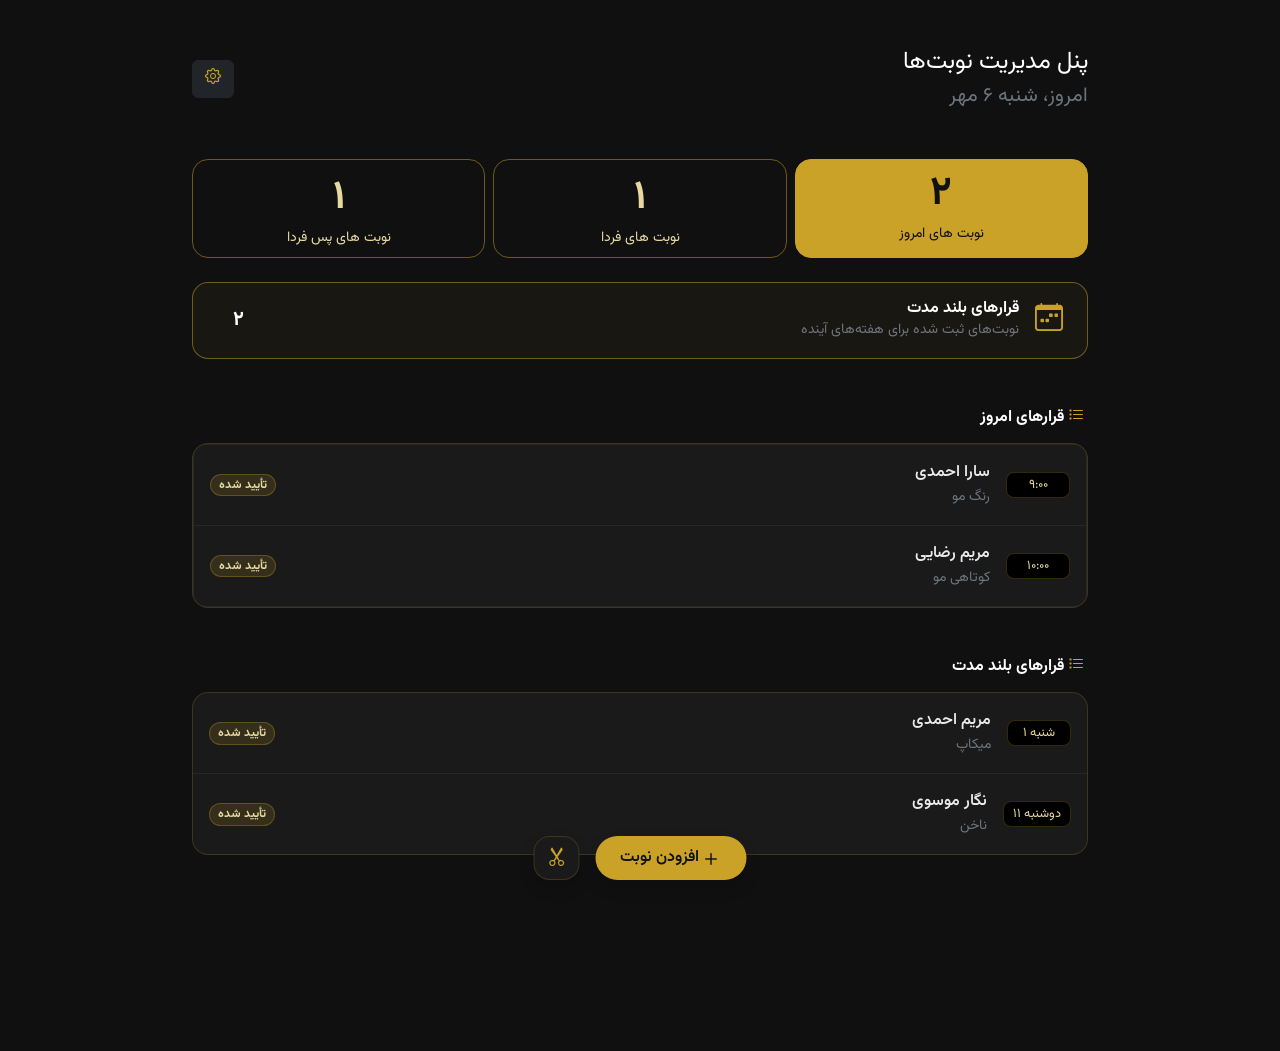
==== commit eb9d84ad: "v22" ====
--- a/index.html
+++ b/index.html
@@ -47,10 +47,10 @@
     <!-- هدر -->
     <div class="d-flex justify-content-between align-items-center mb-5">
         <div>
-            <h1 class="h4 text-white">پنل مدیریت نوبت‌ها</h1>
-            <h2 class="h5 fw-bold mb-1 text-secondary">
+            <h1 class="h4 text-white mb-1">پنل مدیریت نوبت‌ها</h1>
+            <span class="fs-5 text-secondary">
                 امروز، شنبه ۶ مهر
-            </h2>
+            </span>
         </div>
         <div>
             <button type="button" id="installAppBtn" class="btn btn-dark" hidden>
@@ -68,36 +68,33 @@
     <div class="row g-2 mb-4">
         <div class="col-4">
             <input type="radio" class="btn-check" name="dayFilter" id="filterToday" checked>
-            <label class="btn btn-outline-gold w-100 py-2 px-1 text-center h-100 d-flex flex-column align-items-center justify-content-center" for="filterToday">
-                <i class="bi bi-sun fs-6 mb-1"></i>
-                <span class="fw-bold" style="font-size: 0.95rem;">۲</span>
-                <span class="text-nowrap" style="font-size: 0.75rem;">امروز</span>
+            <label class="btn btn-outline-gold w-100 py-1 px-1 text-center h-100 rounded-4" for="filterToday">
+                <span class="fw-bold fs-1">۲</span>
+                <small class="d-block">نوبت های امروز</small>
             </label>
         </div>
         <div class="col-4">
             <input type="radio" class="btn-check" name="dayFilter" id="filterTomorrow">
-            <label class="btn btn-outline-gold w-100 py-2 px-1 text-center h-100 d-flex flex-column align-items-center justify-content-center" for="filterTomorrow">
-                <i class="bi bi-cloud-sun fs-6 mb-1"></i>
-                <span class="fw-bold" style="font-size: 0.95rem;">۱</span>
-                <span class="text-nowrap" style="font-size: 0.75rem;">فردا</span>
+            <label class="btn btn-outline-gold w-100 py-2 px-1 text-center h-100 rounded-4" for="filterTomorrow">
+                <span class="fw-bold fs-1">۱</span>
+                <small class="d-block">نوبت های فردا </small>
             </label>
         </div>
         <div class="col-4">
             <input type="radio" class="btn-check" name="dayFilter" id="filterDayAfter">
-            <label class="btn btn-outline-gold w-100 py-2 px-1 text-center h-100 d-flex flex-column align-items-center justify-content-center" for="filterDayAfter">
-                <i class="bi bi-calendar-event fs-6 mb-1"></i>
-                <span class="fw-bold" style="font-size: 0.95rem;">۱</span>
-                <span class="text-nowrap" style="font-size: 0.75rem;">پس‌فردا</span>
+            <label class="btn btn-outline-gold w-100 py-2 px-1 text-center h-100 rounded-4" for="filterDayAfter">
+                <span class="fw-bold fs-1">۱</span>
+                <small class="d-block">نوبت های پس ‌فردا</small>
             </label>
         </div>
     </div>
 
     <!-- کارت بلند مدت (بزرگ‌تر، ثابت و غیرقابل کلیک) -->
-    <div class="lux-card p-3 mb-4 d-flex align-items-center justify-content-between" style="border-color: rgba(201,162,39,.5); background: rgba(201,162,39,.05);">
+    <div class="lux-card px-4 py-3 mb-4 d-flex align-items-center justify-content-between" style="border-color: rgba(201,162,39,.5); background: rgba(201,162,39,.05);">
         <div class="d-flex align-items-center gap-3">
             <i class="bi bi-calendar-week gold fs-3"></i>
             <div>
-                <h5 class="fw-bold text-white mb-0">قرارهای بلند مدت</h5>
+                <h6 class="fw-bold text-white mb-0">قرارهای بلند مدت</h6>
                 <small class="text-secondary">نوبت‌های ثبت شده برای هفته‌های آینده</small>
             </div>
         </div>
@@ -107,7 +104,7 @@
     <!-- ============================================ -->
     <!-- ۲) عنوان لیست (داینامیک) -->
     <!-- ============================================ -->
-    <h6 class="fw-bold text-white mb-3" id="list-title">
+    <h6 class="fw-bold text-white mb-3 mt-5" id="list-title">
         <i class="bi bi-list-task gold me-1"></i> قرارهای امروز
     </h6>
 
@@ -211,16 +208,15 @@
 <div class="position-fixed start-50 translate-middle-x d-flex gap-3" style="bottom: 20px; z-index: 1050;">
 
     <!-- دکمه افزودن نوبت -->
-    <button type="button" class="btn btn-gold rounded-4 shadow d-flex align-items-center justify-content-center"
-            data-bs-toggle="modal" data-bs-target="#addModal"
-            style="width: 110px; height: 45px;">
+    <button type="button" class="btn btn-gold rounded-pill shadow d-flex align-items-center justify-content-center py-0 px-4"
+            data-bs-toggle="modal" data-bs-target="#addModal">
+        <i class="bi bi-plus fs-4 pt-2"></i>
         افزودن نوبت
     </button>
 
 
     <!-- دکمه لینک با آیکون قیچی -->
-    <a href="./manage-services.html" class="btn btn-dark rounded-4 shadow d-flex align-items-center justify-content-center"
-       style="width: 45px; height: 45px;" title="پروفایل و تنظیمات">
+    <a href="./manage-services.html" class="btn btn-dark rounded-4 shadow d-flex align-items-center justify-content-center lux-card" title="پروفایل و تنظیمات">
         <i class="bi bi-scissors gold fs-5"></i>
     </a>
 
@@ -233,9 +229,11 @@
 <div class="modal fade" id="addModal" tabindex="-1" aria-hidden="true">
     <div class="modal-dialog modal-dialog-centered">
         <div class="modal-content lux-card">
-            <div class="modal-header border-0 pb-0">
+            <div class="modal-header d-flex justify-content-between border-0 pb-0">
                 <h5 class="fw-bold text-white">ثبت نوبت دستی</h5>
-                <button type="button" class="btn-close btn-close-white" data-bs-dismiss="modal"></button>
+                <div>
+                    <button type="button" class="btn-close btn-close-white" data-bs-dismiss="modal"></button>
+                </div>
             </div>
             <div class="modal-body">
                 <form>
@@ -260,8 +258,8 @@
                             <label class="form-label">ساعت</label>
                             <input type="text" class="form-control" placeholder="۱۰:۰۰">
                         </div>
-                        <div class="col-12 mt-4">
-                            <button type="submit" class="btn btn-gold w-100 py-2">
+                        <div class="col-12 d-flex justify-content-center mt-5">
+                            <button type="submit" class="btn btn-gold rounded-4  w-50 py-2">
                                 <i class="bi bi-check2-circle me-1"></i> ثبت نوبت
                             </button>
                         </div>
--- a/assets/css/style.css
+++ b/assets/css/style.css
@@ -151,6 +151,20 @@
     color: #111 !important; /* زمان هم مشکی بشه */
 }
 
+/* استایل اختصاصی برای کلید روشن/خاموش در تم تیره */
+.form-switch .form-check-input {
+    background-color: #333;
+    border-color: rgba(255,255,255,.2);
+    cursor: pointer;
+}
+.form-switch .form-check-input:checked {
+    background-color: #c9a227;
+    border-color: #c9a227;
+}
+.form-switch .form-check-input:focus {
+    box-shadow: none;
+}
+
 /* برای اینکه وقتی انتخاب شده، هاور هم درست کار کنه */
 /*.btn-check:checked + .btn-outline-gold:hover {*/
 /*    background: #e8d9a0 !important;*/
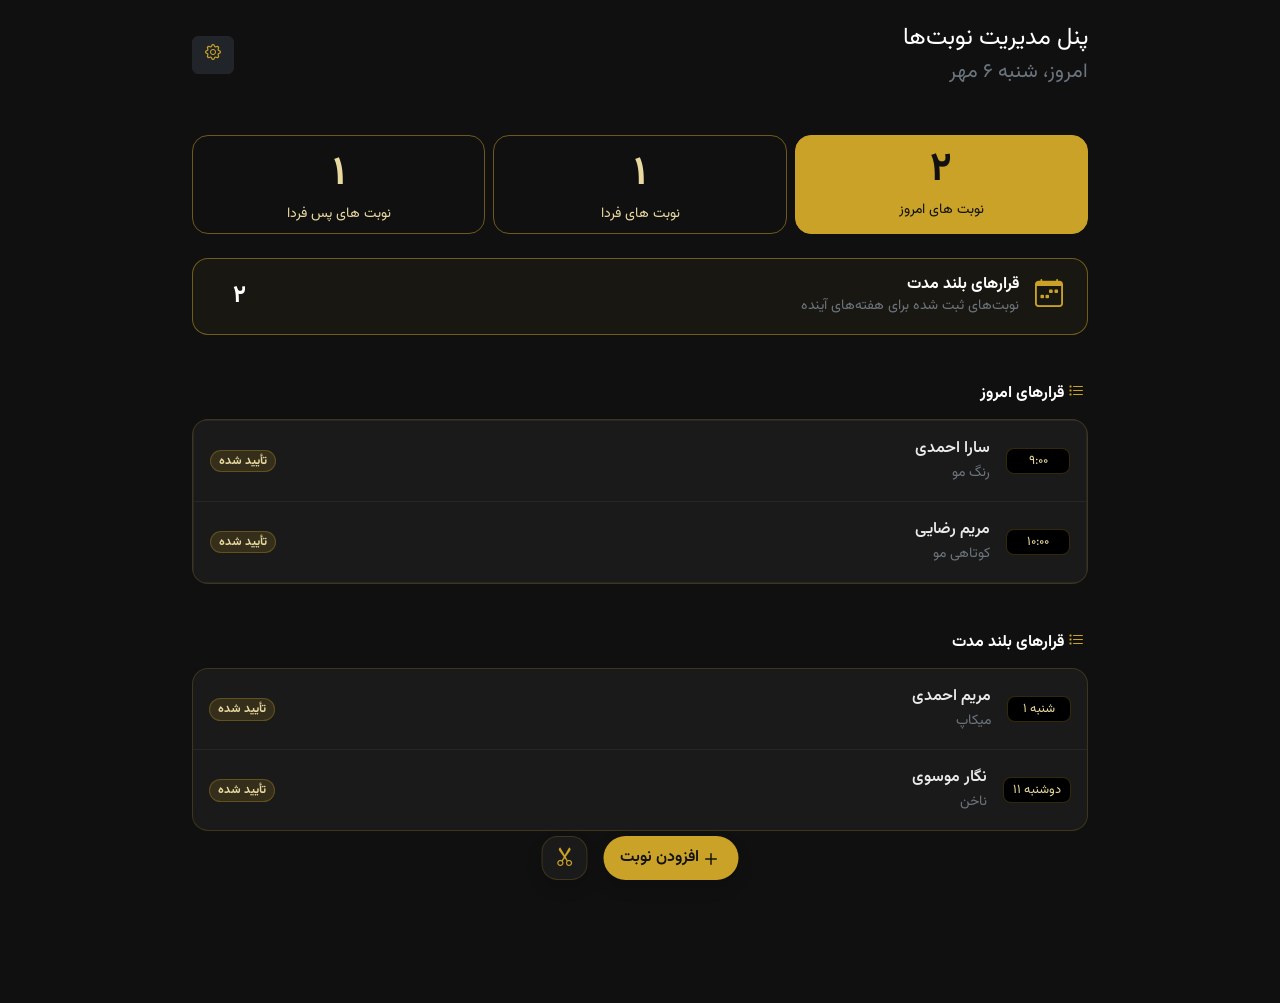
==== commit 07272063: "vvv1" ====
--- a/index.html
+++ b/index.html
@@ -8,14 +8,13 @@
     <link rel="icon" type="image/png" href="./assets/icons/icon-app1.png">
     <!-- ============================================
      تنظیمات PWA و موبایل
-
      ============================================ -->
 
     <!-- رنگ نوار وضعیت در Android Chrome -->
     <meta name="theme-color" content="#c9a227">
 
     <!-- توضیح اپ (برای موتورهای جستجو و دیالوگ نصب) -->
-    <meta name="description" content="پنل مدیریت نوبت‌های سالن زیبایی">
+    <meta name="description" content="پنل مدیریت نوبت‌های سالن ">
 
     <!-- آیکون برای iOS (Safari) -->
     <link rel="apple-touch-icon" href="./assets/icons/icon-app1.png">
@@ -42,9 +41,7 @@
     <script src="assets/js/bridge.js"></script>
 </head>
 <body>
-<div class="container py-4 py-md-5" style="max-width: 920px; margin-bottom: 100px;"> <!-- فاصله بیشتر برای دکمه‌های شناور -->
-
-    <!-- هدر -->
+<div class="container py-4" style="max-width: 920px; margin-bottom: 100px;">
     <div class="d-flex justify-content-between align-items-center mb-5">
         <div>
             <h1 class="h4 text-white mb-1">پنل مدیریت نوبت‌ها</h1>
@@ -89,7 +86,7 @@
         </div>
     </div>
 
-    <!-- کارت بلند مدت (بزرگ‌تر، ثابت و غیرقابل کلیک) -->
+    <!-- کارت بلند مدت -->
     <div class="lux-card px-4 py-3 mb-4 d-flex align-items-center justify-content-between" style="border-color: rgba(201,162,39,.5); background: rgba(201,162,39,.05);">
         <div class="d-flex align-items-center gap-3">
             <i class="bi bi-calendar-week gold fs-3"></i>
@@ -98,24 +95,20 @@
                 <small class="text-secondary">نوبت‌های ثبت شده برای هفته‌های آینده</small>
             </div>
         </div>
-        <span class="badge bg-gold fs-5 rounded-pill px-3 py-2">۲</span>
-    </div>
-
-    <!-- ============================================ -->
-    <!-- ۲) عنوان لیست (داینامیک) -->
-    <!-- ============================================ -->
-    <h6 class="fw-bold text-white mb-3 mt-5" id="list-title">
+        <span class="badge bg-gold fs-4 rounded-pill px-3 py-2">۲</span>
+    </div>
+
+
+
+    <!-- ============================================ -->
+    <!-- ۳) لیست قرارهای کوتاه مدت (تب‌ها) -->
+    <!-- ============================================ -->
+    <h6 class="fw-bold text-white mb-3 mt-5">
         <i class="bi bi-list-task gold me-1"></i> قرارهای امروز
     </h6>
-
-    <!-- ============================================ -->
-    <!-- ۳) لیست قرارهای کوتاه مدت (تب‌ها) -->
-    <!-- ============================================ -->
     <div class="lux-card overflow-hidden mb-4">
         <ul class="list-group list-group-flush list-lux p-0">
-
-            <!-- امروز -->
-            <div id="list-today" class="filter-list">
+            <div>
                 <li class="list-group-item d-flex align-items-center gap-3 py-3"
                     role="button" data-bs-toggle="modal" data-bs-target="#customerModal"
                     data-name="سارا احمدی" data-time="۹:۰۰" data-service="رنگ مو" data-phone="۰۹۱۲۱۲۳۴۵۶۷">
@@ -137,38 +130,8 @@
                     <span class="badge badge-lux rounded-pill">تأیید شده</span>
                 </li>
             </div>
-
-            <!-- فردا -->
-            <div id="list-tomorrow" class="filter-list d-none">
-                <li class="list-group-item d-flex align-items-center gap-3 py-3"
-                    role="button" data-bs-toggle="modal" data-bs-target="#customerModal"
-                    data-name="فاطمه محمدی" data-time="۱۲:۰۰" data-service="میکاپ" data-phone="۰۹۱۴۵۵۵۶۶۶۶">
-                    <span class="time-chip">۱۲:۰۰</span>
-                    <div class="flex-grow-1">
-                        <div class="fw-semibold">فاطمه محمدی</div>
-                        <small class="text-secondary">میکاپ</small>
-                    </div>
-                    <span class="badge badge-lux rounded-pill">تأیید شده</span>
-                </li>
-            </div>
-
-            <!-- پس‌فردا -->
-            <div id="list-day-after" class="filter-list d-none">
-                <li class="list-group-item d-flex align-items-center gap-3 py-3"
-                    role="button" data-bs-toggle="modal" data-bs-target="#customerModal"
-                    data-name="زهرا کریمی" data-time="۱۴:۰۰" data-service="رنگ مو" data-phone="۰۹۱۶۳۳۳۴۴۴۴">
-                    <span class="time-chip">۱۴:۰۰</span>
-                    <div class="flex-grow-1">
-                        <div class="fw-semibold">زهرا کریمی</div>
-                        <small class="text-secondary">رنگ مو</small>
-                    </div>
-                    <span class="badge badge-lux rounded-pill">تأیید شده</span>
-                </li>
-            </div>
-
         </ul>
     </div>
-
     <!-- ============================================ -->
     <!-- ۴) لیست قرارهای بلند مدت (ثابت زیر لیست اصلی) -->
     <!-- ============================================ -->
@@ -199,30 +162,22 @@
             </li>
         </ul>
     </div>
-
 </div>
-
-<!-- ============================================ -->
-<!-- دکمه‌های شناور (FAB) - وسط کانتینر -->
-<!-- ============================================ -->
-<div class="position-fixed start-50 translate-middle-x d-flex gap-3" style="bottom: 20px; z-index: 1050;">
-
+<!-- ============================================ -->
+<!-- دکمه‌های شناور  -->
+<!-- ============================================ -->
+<div class="position-fixed start-50 translate-middle-x d-flex gap-3" style="bottom: 20px; z-index: 5;">
     <!-- دکمه افزودن نوبت -->
-    <button type="button" class="btn btn-gold rounded-pill shadow d-flex align-items-center justify-content-center py-0 px-4"
+    <button type="button" class="btn btn-gold rounded-pill shadow d-flex align-items-center justify-content-center py-0 px-3"
             data-bs-toggle="modal" data-bs-target="#addModal">
         <i class="bi bi-plus fs-4 pt-2"></i>
         افزودن نوبت
     </button>
-
-
     <!-- دکمه لینک با آیکون قیچی -->
-    <a href="./manage-services.html" class="btn btn-dark rounded-4 shadow d-flex align-items-center justify-content-center lux-card" title="پروفایل و تنظیمات">
+    <a href="./manage-services.html" class="btn btn-dark rounded-4 shadow d-flex align-items-center justify-content-center lux-card" title="خدمات">
         <i class="bi bi-scissors gold fs-5"></i>
     </a>
-
-
 </div>
-
 <!-- ============================================ -->
 <!-- مودال ثبت نوبت دستی -->
 <!-- ============================================ -->
@@ -238,11 +193,11 @@
             <div class="modal-body">
                 <form>
                     <div class="row g-3">
-                        <div class="col-12">
+                        <div class="col-6">
                             <label class="form-label">نام مشتری</label>
                             <input type="text" class="form-control" placeholder="مثلاً سارا احمدی">
                         </div>
-                        <div class="col-12">
+                        <div class="col-6">
                             <label class="form-label">شماره تلفن</label>
                             <input type="text" class="form-control" placeholder="09123456789">
                         </div>
@@ -269,7 +224,6 @@
         </div>
     </div>
 </div>
-
 <!-- ============================================ -->
 <!-- مودال جزئیات مشتری -->
 <!-- ============================================ -->
@@ -293,20 +247,15 @@
                     <div class="text-white" id="modalPhone"></div>
                 </div>
             </div>
-            <div class="modal-footer border-0 d-flex gap-2">
-                <button type="button" class="btn btn-gold py-2 flex-fill">
-                    <i class="bi bi-check2-circle me-1"></i> تأیید نوبت
-                </button>
-                <button type="button" class="btn btn-danger py-2 flex-fill" data-bs-dismiss="modal">
+            <div class="modal-footer border-0 d-flex justify-content-center mt-4">
+                <button type="button" class="btn btn-outline-danger text-white w-50 py-2 rounded-pill" data-bs-dismiss="modal">
                     <i class="bi bi-x-circle me-1"></i> لغو نوبت
                 </button>
             </div>
         </div>
     </div>
 </div>
-
 <script src="./assets/js/bootstrap.bundle.min.js"></script>
-
 <script>
     /* ============================================
           ۱. مدیریت مودال جزئیات مشتری
@@ -324,40 +273,6 @@
     }
 
     /* ============================================
-       ۲. مدیریت تب‌ها (فیلتر روزها و تغییر عنوان)
-       ============================================ */
-    const filterToday = document.getElementById('filterToday');
-    const filterTomorrow = document.getElementById('filterTomorrow');
-    const filterDayAfter = document.getElementById('filterDayAfter');
-    const listTitle = document.getElementById('list-title');
-
-    const listToday = document.getElementById('list-today');
-    const listTomorrow = document.getElementById('list-tomorrow');
-    const listDayAfter = document.getElementById('list-day-after');
-
-    function hideAllLists() {
-        document.querySelectorAll('.filter-list').forEach(el => el.classList.add('d-none'));
-    }
-
-    filterToday.addEventListener('change', () => {
-        hideAllLists();
-        listToday.classList.remove('d-none');
-        listTitle.innerHTML = '<i class="bi bi-list-task gold me-1"></i> قرارهای امروز';
-    });
-
-    filterTomorrow.addEventListener('change', () => {
-        hideAllLists();
-        listTomorrow.classList.remove('d-none');
-        listTitle.innerHTML = '<i class="bi bi-list-task gold me-1"></i> قرارهای فردا';
-    });
-
-    filterDayAfter.addEventListener('change', () => {
-        hideAllLists();
-        listDayAfter.classList.remove('d-none');
-        listTitle.innerHTML = '<i class="bi bi-list-task gold me-1"></i> قرارهای پس‌فردا';
-    });
-
-    /* ============================================
        2. مدیریت نصب PWA (فقط برای مرورگر)
        ============================================ */
     let deferredInstallPrompt = null;
@@ -383,7 +298,6 @@
             deferredInstallPrompt = null;
         });
     }
-
 </script>
 </body>
 </html>
--- a/assets/css/style.css
+++ b/assets/css/style.css
@@ -30,16 +30,13 @@
 
 }
 
-/* ===== پایه ===== */
 body{
     font-family:'Vazirmatn',sans-serif;
-    /*background:#111;*/
     background: #101011;
     color:#eaeaea;
     min-height:100vh;
 }
 
-/* ===== کارت‌ها ===== */
 .lux-card{
     background:#1a1a1a;
     border:1px solid rgba(201,162,39,.2);
@@ -123,9 +120,6 @@
 }
 .form-switch .form-check-input:focus{box-shadow:none}
 
-
-
-/* دکمه‌های انتخاب خدمات (خطی -> پر) */
 .btn-outline-gold {
     background: transparent;
     border: 1px solid rgba(201,162,39,.5);
@@ -133,11 +127,14 @@
     border-radius: .7rem;
     transition: all .2s ease-in-out;
 }
-
-.btn-outline-gold:hover {
-    background: rgba(201,162,39,.1);
-    border-color: #c9a227;
-    color: #fff;
+/* ===== غیرفعال کردن افکت هاور روی دکمه‌های انتخاب خدمات ===== */
+.btn-outline-gold:hover,
+.btn-outline-gold:focus,
+.btn-outline-gold:active {
+    background: transparent !important;
+    color: #e8d9a0 !important;
+    border-color: rgb(255, 194, 0) !important;
+    box-shadow: none !important;
 }
 
 /* وقتی تیک می‌خوره (با کلاس btn-check بوت‌استرپ) */
@@ -163,10 +160,4 @@
 }
 .form-switch .form-check-input:focus {
     box-shadow: none;
-}
-
-/* برای اینکه وقتی انتخاب شده، هاور هم درست کار کنه */
-/*.btn-check:checked + .btn-outline-gold:hover {*/
-/*    background: #e8d9a0 !important;*/
-/*    border-color: #e8d9a0 !important;*/
-/*}*/+}
